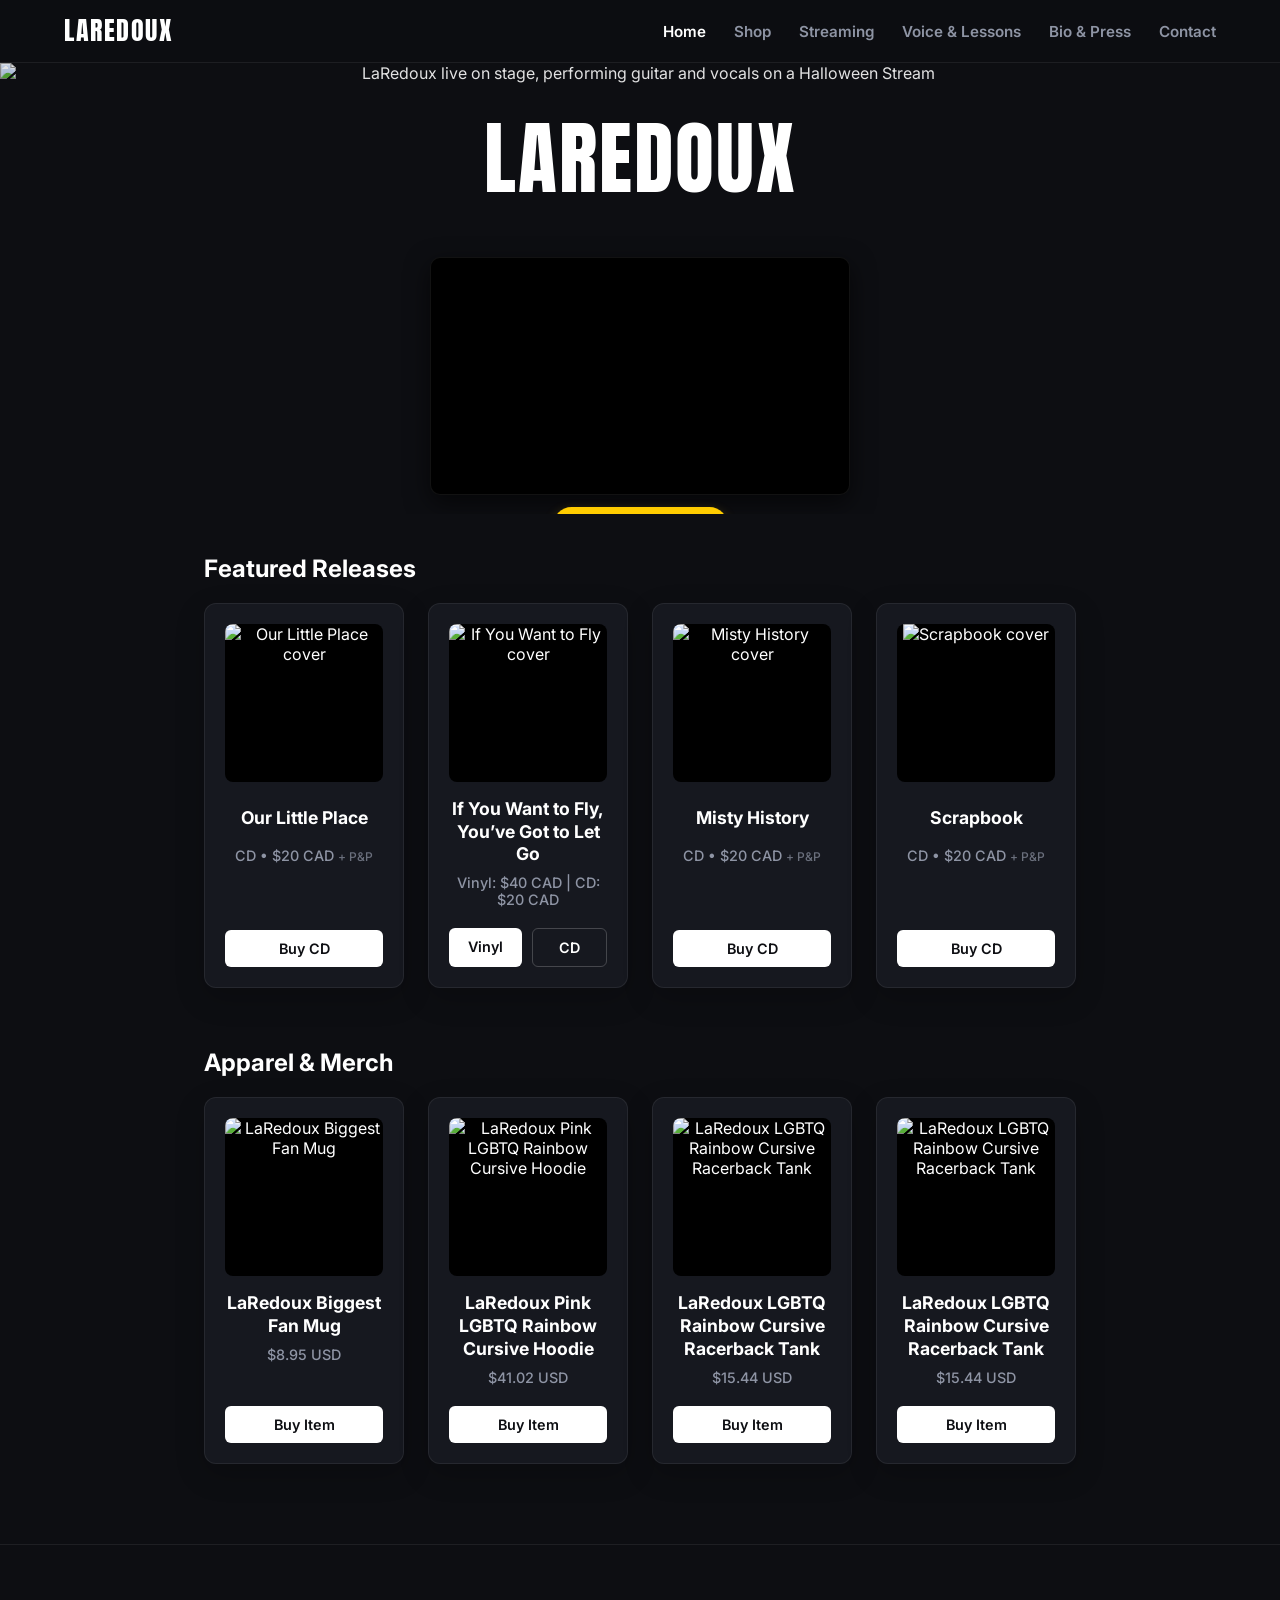
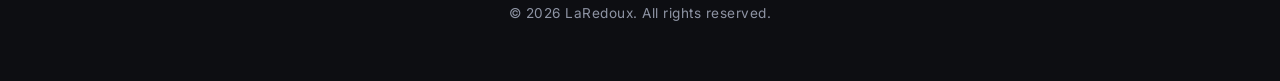
==== index.html @ be8d5398 "Update index.html" ====
<!DOCTYPE html> 
<html lang="en">
<head>
  <meta charset="UTF-8">
  <title>LaRedoux – Official Site | Music, Live Performances & Albums</title>
  <meta name="description" content="Official website of LaRedoux. Discover original albums, live performances, and an inclusive global music community.">
  <meta name="viewport" content="width=device-width, initial-scale=1.0">
  
  <!-- Canonical Link -->
  <link rel="canonical" href="https://laredoux.ca/">

  <!-- Favicon Link -->
  <link rel="icon" type="image/png" href="assets/images/laredoux-flavicon-elephant-ballerina.png">

  <link rel="stylesheet" href="styles.css?v=2">
  <link rel="preconnect" href="https://fonts.googleapis.com">
  <link rel="preconnect" href="https://fonts.gstatic.com" crossorigin>
  <link href="https://fonts.googleapis.com/css2?family=Anton&family=Inter:wght@400;600;700&display=swap" rel="stylesheet">

  <!-- Open Graph / Discord / Facebook Link Previews -->
  <meta property="og:type" content="website">
  <meta property="og:url" content="https://laredoux.ca/">
  <meta property="og:title" content="LaRedoux – Official Site | Music, Live Performances & Albums">
  <meta property="og:description" content="Official website of LaRedoux. Discover original albums, live performances, and an inclusive global music community.">
  <meta property="og:image" content="https://laredoux.ca/assets/images/laredoux-halloween-stream-2025.webp">

  <!-- Twitter/X Previews -->
  <meta name="twitter:card" content="summary_large_image">
  <meta name="twitter:title" content="LaRedoux – Official Site">
  <meta name="twitter:description" content="Official website of LaRedoux. Discover original albums, live performances, and an inclusive global music community.">
  <meta name="twitter:image" content="https://laredoux.ca/assets/images/laredoux-halloween-stream-2025.webp">

  <!-- Schema Markup for Search & AI Engines -->
  <script type="application/ld+json">
  {
    "@context": "https://schema.org",
    "@type": "Person",
    "name": "Camille Bowie",
    "alternateName": "LaRedoux",
    "url": "https://laredoux.ca",
    "sameAs": [
      "https://www.youtube.com/@LaRedoux",
      "https://www.twitch.tv/laredoux",
      "https://www.facebook.com/LaRedoux/",
      "https://www.instagram.com/imlaredoux/",
      "https://www.tiktok.com/@laredoux"
    ],
    "jobTitle": "Musician, Singer-Songwriter, Producer, Vocal Coach & Audio Engineer",
    "description": "Multi-instrumentalist, music teacher, and sound engineer specializing in live performance, vocal coaching, and audio engineering."
  }
  </script>
</head>
<body>
  
  <nav class="navbar">
    <div class="nav-container">
      <a href="index.html" class="nav-brand">
        <img src="assets/images/laredoux-logo-pride-trans-lgbtq-lgbtqia-july-2026-camille-bowie-crop.png" alt="LaRedoux" class="brand-logo-img" onerror="this.style.display='none'; if(this.nextElementSibling) this.nextElementSibling.style.display='inline-block';">
        <span class="logo-text-fallback-nav" style="display: none;">LaRedoux</span>
      </a>
      <ul class="nav-links">
        <li><a href="index.html" class="active">Home</a></li>
        <li><a href="shop.html">Shop</a></li>
        <li><a href="streaming.html">Streaming</a></li>
        <li><a href="lessons.html">Voice & Lessons</a></li>
        <li><a href="bio-press.html">Bio & Press</a></li>
        <li><a href="contact.html">Contact</a></li>
      </ul>
    </div>
  </nav>

  <header class="hero">
    <img 
      src="./assets/images/laredoux-halloween-stream-2025.webp" 
      alt="LaRedoux live on stage, performing guitar and vocals on a Halloween Stream"
      class="hero-img">
    <div class="overlay">
      
      <div class="hero-brand-container" style="position: relative; top: 15px;">
        <img src="assets/images/laredoux-logo-pride-trans-lgbtq-lgbtqia-july-2026-camille-bowie-crop.png" alt="LaRedoux" class="hero-logo-img" onerror="this.style.display='none'; if(this.nextElementSibling) this.nextElementSibling.style.display='block';">
        <span class="logo-text-fallback-hero" style="display: none;">LaRedoux</span>
      </div>
      
      <div class="hero-video-wrapper" style="position: relative; top: 50px; z-index: 10;">
        <div class="video-container">
          <iframe 
            src="https://www.youtube.com/embed/W0g7ugs6YEI" 
            title="Radiohead Live request Creep by LaRedoux" 
            frameborder="0" 
            allow="accelerometer; autoplay; clipboard-write; encrypted-media; gyroscope; picture-in-picture; web-share" 
            allowfullscreen>
          </iframe>
        </div>
        <a href="https://www.youtube.com/@LaRedoux" target="_blank" rel="noopener noreferrer" class="btn-hero" style="position: relative; z-index: 20;">
          Watch on YouTube
        </a>
      </div>
    </div>
  </header>

  <section class="main-content">
    <h2>Featured Releases</h2>
    <div class="album-grid">
      <div class="album-card">
        <div class="image-wrapper">
          <img src="./assets/images/laredoux-redvers-and-melissa-our-little-place-cd-album-live-performance-guitar-singer-youtube.jpg" alt="Our Little Place cover">
        </div>
        <h3>Our Little Place</h3>
        <p class="price">CD • $20 CAD <span class="pp">+ P&P</span></p>
        <div class="button-group">
          <a href="https://www.paypal.com/ncp/payment/HVZWKZQWVUPK2" target="_blank" rel="noopener noreferrer" class="btn-purchase">Buy CD</a>
        </div>
      </div>

      <div class="album-card">
        <div class="image-wrapper">
          <img src="./assets/images/laredoux-redvers-bailey-if-you-want-to-fly-youve-got-to-let-go-cd-album-live-performance-guitar-singer-youtube.jpg" alt="If You Want to Fly cover">
        </div>
        <h3>If You Want to Fly, You’ve Got to Let Go</h3>
        <p class="price">Vinyl: $40 CAD | CD: $20 CAD</p>
        <div class="button-group dual-buttons">
          <a href="https://www.paypal.com/ncp/payment/MHYQNJP6B5T4N" target="_blank" rel="noopener noreferrer" class="btn-purchase">Vinyl</a>
          <a href="https://www.paypal.com/ncp/payment/MHYQNJP6B5T4N" target="_blank" rel="noopener noreferrer" class="btn-purchase secondary">CD</a>
        </div>
      </div>

      <div class="album-card">
        <div class="image-wrapper">
          <img src="./assets/images/laredoux-redvers-bailey-misty-history-cd-album-live-performance-guitar-singer-youtube.png" alt="Misty History cover">
        </div>
        <h3>Misty History</h3>
        <p class="price">CD • $20 CAD <span class="pp">+ P&P</span></p>
        <div class="button-group">
          <a href="https://www.paypal.com/ncp/payment/S6MAA4NLYXMRG" target="_blank" rel="noopener noreferrer" class="btn-purchase">Buy CD</a>
        </div>
      </div>

      <div class="album-card">
        <div class="image-wrapper">
          <img src="./assets/images/laredoux-redvers-bailey-scrapbook-cd-album-live-performance-guitar-singer-youtube.webp" alt="Scrapbook cover">
        </div>
        <h3>Scrapbook</h3>
        <p class="price">CD • $20 CAD <span class="pp">+ P&P</span></p>
        <div class="button-group">
          <a href="https://www.paypal.com/ncp/payment/2F8E5BN2WHEBW" target="_blank" rel="noopener noreferrer" class="btn-purchase">Buy CD</a>
        </div>
      </div>
    </div>

    <!-- Fourthwall Merch Auto-Populated Grid -->
    <h2 style="margin-top: 60px;">Apparel & Merch</h2>
    <div class="album-grid" id="merch-grid">
      <!-- Dynamically populated via JavaScript -->
    </div>
  </section>

  <footer>
    <p>© <span id="year"></span> LaRedoux. All rights reserved.</p>
  </footer>

  <script>
    document.getElementById("year").textContent = new Date().getFullYear();

    async function loadFourthwallMerch() {
      const merchGrid = document.getElementById('merch-grid');
      if (!merchGrid) return;

      try {
        // Fetch JSON with cache-busting timestamp
        const response = await fetch('./assets/data/fourthwall-products.json?t=' + new Date().getTime());
        if (!response.ok) return;

        const data = await response.json();
        const rawProducts = data.results || data.products || (Array.isArray(data) ? data : []);

        // Filter out physical CD/Vinyl music items so only apparel items render in this section
        const apparelProducts = rawProducts.filter(item => {
          const name = (item.name || '').toLowerCase();
          return !name.includes('cd') && !name.includes('vinyl') && !name.includes('album');
        });

        if (apparelProducts.length === 0) return;

        merchGrid.innerHTML = '';

        apparelProducts.forEach(product => {
          const card = document.createElement('div');
          card.className = 'album-card';

          const title = product.name || product.title || 'Official Merch';

          let imageUrl = 'assets/images/laredoux-flavicon-elephant-ballerina.png';
          if (product.images && product.images.length > 0) {
            imageUrl = product.images[0].url || product.images[0].transformedUrl || imageUrl;
          }

          let priceText = 'Official Merch';
          if (product.variants && product.variants.length > 0) {
            const v = product.variants[0];
            if (v.unitPrice && v.unitPrice.value) {
              priceText = `$${v.unitPrice.value} ${v.unitPrice.currency || 'USD'}`;
            }
          } else if (product.unitPrice && product.unitPrice.value) {
            priceText = `$${product.unitPrice.value} ${product.unitPrice.currency || 'USD'}`;
          }

          const slug = product.slug || product.handle || '';
          const productUrl = slug 
            ? `https://laredoux-shop.fourthwall.com/products/${slug}`
            : 'https://laredoux-shop.fourthwall.com/';

          card.innerHTML = `
            <div class="image-wrapper">
              <img src="${imageUrl}" alt="${title}">
            </div>
            <h3>${title}</h3>
            <p class="price">${priceText}</p>
            <div class="button-group">
              <a href="${productUrl}" target="_blank" rel="noopener noreferrer" class="btn-purchase">Buy Item</a>
            </div>
          `;
          merchGrid.appendChild(card);
        });
      } catch (err) {
        console.error('Merch auto-sync rendering error:', err);
      }
    }

    document.addEventListener('DOMContentLoaded', loadFourthwallMerch);
  </script>
</body>
</html>
---- styles.css ----
/* ==========================================================================

   GLOBAL VARIABLES & RESET

   ========================================================================== */

:root {

  --bg-main: #0d0e12;

  --bg-card: #16181f;

  --text-main: #ffffff;

  --text-muted: #8e94a4;

  --accent-gold: #ffcc00;

  --accent-hover: #e5b800;

  --nav-blur-bg: rgba(13, 14, 18, 0.8);

  --border-color: rgba(255, 255, 255, 0.07);

}



html {

  scroll-behavior: smooth;

  box-sizing: border-box;

}



*, *:before, *:after {

  box-sizing: inherit;

}



body { 

  margin: 0; 

  font-family: 'Inter', -apple-system, BlinkMacSystemFont, sans-serif; 

  background-color: var(--bg-main); 

  color: var(--text-main); 

  -webkit-font-smoothing: antialiased;

}



/* ==========================================================================

   NAVIGATION BAR (Premium Glassmorphism)

   ========================================================================== */

.navbar {

  width: 100%;

  background-color: var(--nav-blur-bg);

  backdrop-filter: blur(12px);

  -webkit-backdrop-filter: blur(12px);

  position: sticky;

  top: 0;

  z-index: 1000;

  border-bottom: 1px solid var(--border-color);

}



.nav-container {

  max-width: 1200px;

  margin: 0 auto;

  padding: 18px 24px;

  display: flex;

  justify-content: space-between;

  align-items: center;

}



.nav-brand {

  text-decoration: none;

  display: flex;

  align-items: center;

  transition: opacity 0.3s ease;

  height: 1.6rem; /* Enforces absolute alignment tracking */

}



.nav-brand:hover {

  opacity: 0.85;

}



/* Equalized to 1.6rem text tracking scale */

.brand-logo-img {

  height: 1.6rem;

  width: auto;

  display: block;

}



.logo-text-fallback-nav {

  font-family: 'Anton', sans-serif;

  font-size: 1.6rem;

  color: var(--text-main);

  letter-spacing: 1.5px;

  text-transform: uppercase;

  line-height: 1;

}



.nav-links {

  list-style: none;

  display: flex;

  gap: 28px;

  margin: 0;

  padding: 0;

}



.nav-links li a {

  font-weight: 600;

  font-size: 0.95rem;

  color: var(--text-muted); 

  text-decoration: none;

  transition: color 0.2s ease, transform 0.2s ease;

  display: inline-block;

}



.nav-links li a:hover,

.nav-links li a.active {

  color: var(--text-main);

}



/* ==========================================================================

   HERO SECTION

   ========================================================================== */

.hero { 

  position: relative; 

  text-align: center; 

  overflow: hidden;

  height: auto; 

}



.hero-img { 

  width: 100%; 

  height: 100%; 

  position: absolute;

  top: 0;

  left: 0;

  object-fit: cover;

  display: block; 

}



.hero .overlay {

  position: relative; 

  z-index: 2;

  background: linear-gradient(

    to bottom, 

    rgba(13, 14, 18, 0.1) 0%, 

    rgba(13, 14, 18, 0.5) 50%, 

    var(--bg-main) 100%

  ); 

  display: flex; 

  flex-direction: column;

  align-items: center; 

  justify-content: center;

  padding: 40px 20px 20px 20px;

}



.hero-brand-container {

  margin-bottom: 24px;

  height: 5rem; /* Rigid dimension tracking block whether image is loaded or hidden */

  display: flex;

  align-items: center;

  justify-content: center;

}



/* Equalized to 5rem hero text size matrix */

.hero-logo-img {

  height: 5rem;

  width: auto;

  display: block;

  max-width: 100%;

}



.logo-text-fallback-hero {

  font-family: 'Anton', sans-serif;

  font-size: 5rem;

  color: var(--text-main);

  text-transform: uppercase;

  letter-spacing: 2px;

  line-height: 1;

}



.hero-video-wrapper {

  width: 100%;

  max-width: 420px; 

  display: flex;

  flex-direction: column;

  align-items: center;

  gap: 12px;

}



.video-container {

  position: relative;

  width: 100%;

  padding-bottom: 56.25%; /* 16:9 Aspect Ratio */

  height: 0; 

  overflow: hidden;

  border-radius: 10px;

  box-shadow: 0 8px 24px rgba(0,0,0,0.6);

  border: 1px solid var(--border-color);

  background-color: #000;

}



.video-container iframe {

  position: absolute;

  top: 0;

  left: 0;

  width: 100%;

  height: 100%;

}



.btn-hero { 

  display: inline-block; 

  padding: 10px 20px; 

  background-color: var(--accent-gold); 

  color: #000000; 

  text-decoration: none; 

  border-radius: 30px; 

  font-weight: 700; 

  font-size: 0.88rem;

  letter-spacing: 0.5px;

  box-shadow: 0 4px 12px rgba(255, 204, 0, 0.25);

  transition: background-color 0.2s ease, transform 0.2s ease, box-shadow 0.2s ease;

}



.btn-hero:hover {

  background-color: var(--accent-hover);

  transform: translateY(-2px);

  box-shadow: 0 6px 16px rgba(255, 204, 0, 0.35);

}



/* ==========================================================================

   MAIN CONTENT & ALBUMS GRID (Tucked Upward)

   ========================================================================== */

.main-content { 

  padding: 20px 24px 40px 24px;

  max-width: 920px; 

  margin: 0 auto; 

  position: relative; 

  z-index: 2;

}



.album-grid { 

  display: grid; 

  grid-template-columns: repeat(auto-fit, minmax(185px, 1fr)); 

  gap: 24px; 

}



.album-card { 

  background-color: var(--bg-card); 

  border-radius: 12px; 

  padding: 20px; 

  border: 1px solid var(--border-color);

  box-shadow: 0 10px 30px rgba(0,0,0,0.2);

  text-align: center;

  transition: transform 0.3s cubic-bezier(0.16, 1, 0.3, 1), box-shadow 0.3s ease;

  display: flex;

  flex-direction: column;

}



.album-card:hover {

  transform: translateY(-6px);

  box-shadow: 0 15px 35px rgba(0,0,0,0.4);

  border-color: rgba(255, 255, 255, 0.15);

}



.image-wrapper {

  width: 100%;

  aspect-ratio: 1 / 1;

  border-radius: 8px;

  overflow: hidden;

  margin-bottom: 16px;

  background-color: #000;

}



.album-card img { 

  width: 100%; 

  height: 100%;

  object-fit: cover;

  transition: transform 0.5s ease;

}



.album-card:hover img {

  transform: scale(1.04);

}



.album-card h3 { 

  margin: 0 0 8px 0; 

  font-size: 1.1rem;

  font-weight: 700;

  line-height: 1.3;

  color: var(--text-main);

  min-height: 2.6rem; 

  display: flex;

  align-items: center;

  justify-content: center;

}



.price { 

  margin: 0 0 20px 0; 

  font-size: 0.9rem;

  color: var(--text-muted);

  font-weight: 500;

}



.price .pp {

  font-size: 0.75rem;

  opacity: 0.7;

}



/* ==========================================================================

   BUTTONS

   ========================================================================== */

.button-group { margin-top: auto; }

.btn-purchase {

  display: block;

  width: 100%;

  padding: 10px 16px; 

  background-color: var(--text-main); 

  color: var(--bg-main); 

  text-decoration: none;

  border-radius: 6px; 

  font-weight: 600;

  font-size: 0.9rem;

  transition: background-color 0.2s ease, transform 0.1s ease;

  text-align: center;

}

.btn-purchase:hover { background-color: var(--accent-gold); }

.dual-buttons { display: flex; gap: 10px; }

.btn-purchase.secondary {

  background-color: transparent;

  color: var(--text-main);

  border: 1px solid rgba(255,255,255,0.2);

}

.btn-purchase.secondary:hover {

  background-color: rgba(255,255,255,0.08);

  border-color: var(--text-main);

}



/* ==========================================================================

   FOOTER

   ========================================================================== */

footer {

  text-align: center;

  padding: 60px 20px;

  border-top: 1px solid var(--border-color);

  margin-top: 40px;

}

footer p {

  margin: 0;

  font-size: 0.85rem;

  color: var(--text-muted);

  letter-spacing: 0.5px;

}



/* ==========================================================================

   RESPONSIVE DESIGN

   ========================================================================== */

@media (max-width: 768px) {

  .nav-container { flex-direction: column; gap: 16px; padding: 14px; }

  .nav-links { flex-wrap: wrap; justify-content: center; gap: 12px 18px; }

  .hero-video-wrapper { max-width: 100%; }

  .main-content { padding: 10px 16px; }

}





/* ==========================================================================

   ANIMATED FILM GRAIN OVERLAY

   ========================================================================== */

.film-grain {

  position: fixed;

  top: -50%;

  left: -50%;

  right: -50%;

  bottom: -50%;

  width: 200%;

  height: 200%;

  background: transparent;

  filter: url(#grainy-noise);

  z-index: 9999;

  pointer-events: none; 

  animation: grain-animation 0.15s steps(4) infinite;

}



@keyframes grain-animation {

  0% { transform: translate(0, 0); }

  10% { transform: translate(-1%, -1%); }

  20% { transform: translate(-2%, 1%); }

  30% { transform: translate(1%, -2%); }

  40% { transform: translate(-1%, 3%); }

  50% { transform: translate(-2%, 1%); }

  60% { transform: translate(1%, 3%); }

  70% { transform: translate(2%, 1%); } 

  80% { transform: translate(-2%, 1%); }

  90% { transform: translate(1%, 3%); }

  100% { transform: translate(0, 0); }

}
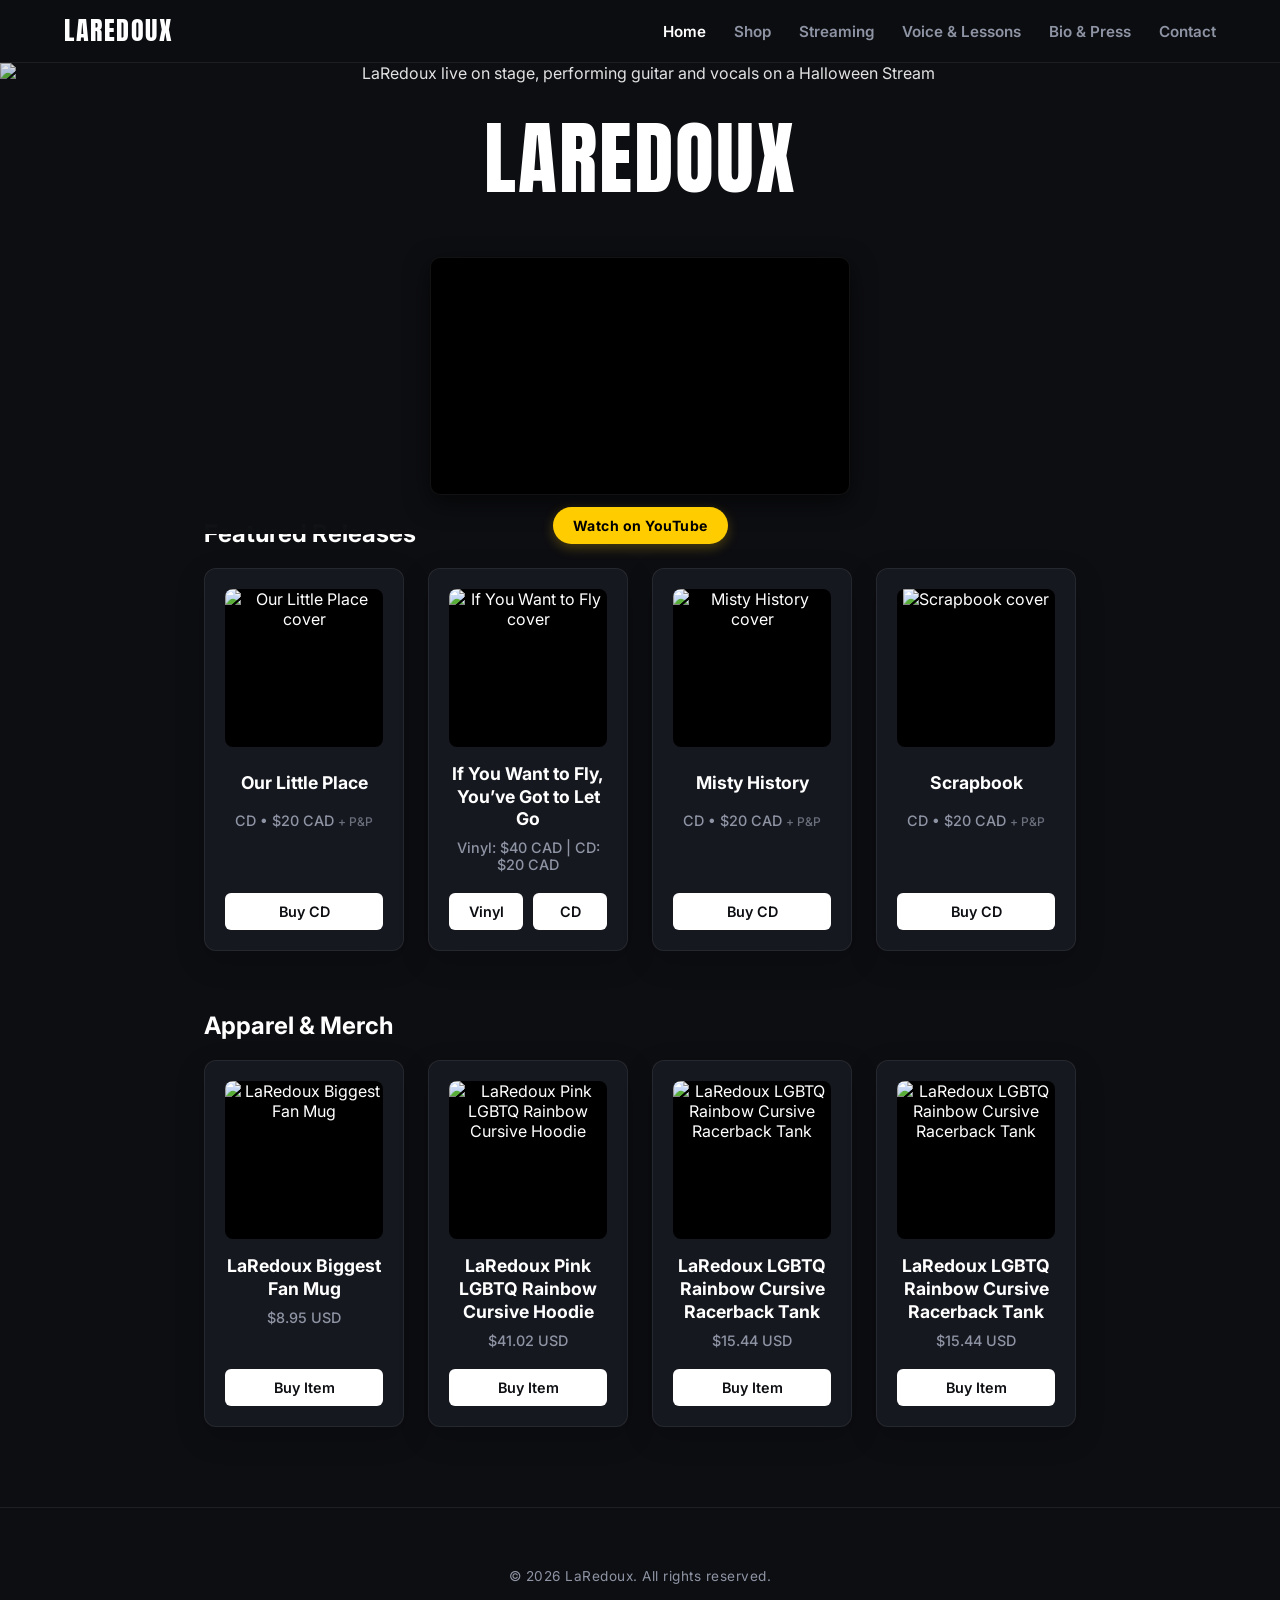
==== commit 7b888992: "Update index.html" ====
--- a/index.html
+++ b/index.html
@@ -69,7 +69,7 @@
     </div>
   </nav>
 
-  <header class="hero">
+  <header class="hero" style="position: relative; z-index: 10; margin-bottom: 0;">
     <img 
       src="./assets/images/laredoux-halloween-stream-2025.webp" 
       alt="LaRedoux live on stage, performing guitar and vocals on a Halloween Stream"
@@ -81,7 +81,7 @@
         <span class="logo-text-fallback-hero" style="display: none;">LaRedoux</span>
       </div>
       
-      <div class="hero-video-wrapper" style="position: relative; top: 50px; z-index: 10;">
+      <div class="hero-video-wrapper" style="position: relative; top: 50px; z-index: 20;">
         <div class="video-container">
           <iframe 
             src="https://www.youtube.com/embed/W0g7ugs6YEI" 
@@ -91,15 +91,15 @@
             allowfullscreen>
           </iframe>
         </div>
-        <a href="https://www.youtube.com/@LaRedoux" target="_blank" rel="noopener noreferrer" class="btn-hero" style="position: relative; z-index: 20;">
+        <a href="https://www.youtube.com/@LaRedoux" target="_blank" rel="noopener noreferrer" class="btn-hero" style="position: relative; z-index: 30; display: inline-block;">
           Watch on YouTube
         </a>
       </div>
     </div>
   </header>
 
-  <section class="main-content">
-    <h2>Featured Releases</h2>
+  <section class="main-content" style="position: relative; z-index: 1; margin-top: -15px; padding-top: 0;">
+    <h2 style="margin-top: 0;">Featured Releases</h2>
     <div class="album-grid">
       <div class="album-card">
         <div class="image-wrapper">
@@ -120,7 +120,7 @@
         <p class="price">Vinyl: $40 CAD | CD: $20 CAD</p>
         <div class="button-group dual-buttons">
           <a href="https://www.paypal.com/ncp/payment/MHYQNJP6B5T4N" target="_blank" rel="noopener noreferrer" class="btn-purchase">Vinyl</a>
-          <a href="https://www.paypal.com/ncp/payment/MHYQNJP6B5T4N" target="_blank" rel="noopener noreferrer" class="btn-purchase secondary">CD</a>
+          <a href="https://www.paypal.com/ncp/payment/MHYQNJP6B5T4N" target="_blank" rel="noopener noreferrer" class="btn-purchase">CD</a>
         </div>
       </div>
 
--- a/styles.css
+++ b/styles.css
@@ -1,760 +1,380 @@
 /* ==========================================================================
-
    GLOBAL VARIABLES & RESET
-
-   ========================================================================== */
-
+   ========================================================================== */
 :root {
-
   --bg-main: #0d0e12;
-
   --bg-card: #16181f;
-
   --text-main: #ffffff;
-
   --text-muted: #8e94a4;
-
   --accent-gold: #ffcc00;
-
   --accent-hover: #e5b800;
-
   --nav-blur-bg: rgba(13, 14, 18, 0.8);
-
   --border-color: rgba(255, 255, 255, 0.07);
-
-}
-
-
+}
 
 html {
-
   scroll-behavior: smooth;
-
   box-sizing: border-box;
-
-}
-
-
+}
 
 *, *:before, *:after {
-
   box-sizing: inherit;
-
-}
-
-
+}
 
 body { 
-
   margin: 0; 
-
   font-family: 'Inter', -apple-system, BlinkMacSystemFont, sans-serif; 
-
   background-color: var(--bg-main); 
-
   color: var(--text-main); 
-
   -webkit-font-smoothing: antialiased;
-
-}
-
-
-
-/* ==========================================================================
-
+}
+
+/* ==========================================================================
    NAVIGATION BAR (Premium Glassmorphism)
-
-   ========================================================================== */
-
+   ========================================================================== */
 .navbar {
-
-  width: 100%;
-
+  width: 100%;
   background-color: var(--nav-blur-bg);
-
   backdrop-filter: blur(12px);
-
   -webkit-backdrop-filter: blur(12px);
-
   position: sticky;
-
   top: 0;
-
   z-index: 1000;
-
   border-bottom: 1px solid var(--border-color);
-
-}
-
-
+}
 
 .nav-container {
-
   max-width: 1200px;
-
   margin: 0 auto;
-
   padding: 18px 24px;
-
-  display: flex;
-
+  display: flex;
   justify-content: space-between;
-
-  align-items: center;
-
-}
-
-
+  align-items: center;
+}
 
 .nav-brand {
-
   text-decoration: none;
-
-  display: flex;
-
-  align-items: center;
-
+  display: flex;
+  align-items: center;
   transition: opacity 0.3s ease;
-
-  height: 1.6rem; /* Enforces absolute alignment tracking */
-
-}
-
-
+  height: 1.6rem;
+}
 
 .nav-brand:hover {
-
   opacity: 0.85;
-
-}
-
-
-
-/* Equalized to 1.6rem text tracking scale */
+}
 
 .brand-logo-img {
-
   height: 1.6rem;
-
   width: auto;
-
   display: block;
-
-}
-
-
+}
 
 .logo-text-fallback-nav {
-
   font-family: 'Anton', sans-serif;
-
   font-size: 1.6rem;
-
-  color: var(--text-main);
-
+  color: var(--text-main);
   letter-spacing: 1.5px;
-
   text-transform: uppercase;
-
   line-height: 1;
-
-}
-
-
+}
 
 .nav-links {
-
   list-style: none;
-
-  display: flex;
-
+  display: flex;
   gap: 28px;
-
   margin: 0;
-
   padding: 0;
-
-}
-
-
+}
 
 .nav-links li a {
-
   font-weight: 600;
-
   font-size: 0.95rem;
-
   color: var(--text-muted); 
-
   text-decoration: none;
-
   transition: color 0.2s ease, transform 0.2s ease;
-
   display: inline-block;
-
-}
-
-
+}
 
 .nav-links li a:hover,
-
 .nav-links li a.active {
-
-  color: var(--text-main);
-
-}
-
-
-
-/* ==========================================================================
-
+  color: var(--text-main);
+}
+
+/* ==========================================================================
    HERO SECTION
-
-   ========================================================================== */
-
+   ========================================================================== */
 .hero { 
-
   position: relative; 
-
   text-align: center; 
-
+  overflow: visible; /* Prevents relative offsets from clipping the button */
+  height: auto; 
+  margin-bottom: 60px; /* Provides clearance for the downward shifted video & button */
+}
+
+.hero-img { 
+  width: 100%; 
+  height: 100%; 
+  position: absolute;
+  top: 0;
+  left: 0;
+  object-fit: cover;
+  display: block; 
+}
+
+.hero .overlay {
+  position: relative; 
+  z-index: 2;
+  background: linear-gradient(
+    to bottom, 
+    rgba(13, 14, 18, 0.1) 0%, 
+    rgba(13, 14, 18, 0.5) 50%, 
+    var(--bg-main) 100%
+  ); 
+  display: flex; 
+  flex-direction: column;
+  align-items: center; 
+  justify-content: center;
+  padding: 40px 20px 40px 20px;
+}
+
+.hero-brand-container {
+  margin-bottom: 24px;
+  height: 5rem;
+  display: flex;
+  align-items: center;
+  justify-content: center;
+}
+
+.hero-logo-img {
+  height: 5rem;
+  width: auto;
+  display: block;
+  max-width: 100%;
+}
+
+.logo-text-fallback-hero {
+  font-family: 'Anton', sans-serif;
+  font-size: 5rem;
+  color: var(--text-main);
+  text-transform: uppercase;
+  letter-spacing: 2px;
+  line-height: 1;
+}
+
+.hero-video-wrapper {
+  width: 100%;
+  max-width: 420px; 
+  display: flex;
+  flex-direction: column;
+  align-items: center;
+  gap: 12px;
+}
+
+.video-container {
+  position: relative;
+  width: 100%;
+  padding-bottom: 56.25%; /* 16:9 Aspect Ratio */
+  height: 0; 
   overflow: hidden;
-
-  height: auto; 
-
-}
-
-
-
-.hero-img { 
-
+  border-radius: 10px;
+  box-shadow: 0 8px 24px rgba(0,0,0,0.6);
+  border: 1px solid var(--border-color);
+  background-color: #000;
+}
+
+.video-container iframe {
+  position: absolute;
+  top: 0;
+  left: 0;
+  width: 100%;
+  height: 100%;
+}
+
+.btn-hero { 
+  display: inline-block; 
+  padding: 10px 20px; 
+  background-color: var(--accent-gold); 
+  color: #000000; 
+  text-decoration: none; 
+  border-radius: 30px; 
+  font-weight: 700; 
+  font-size: 0.88rem;
+  letter-spacing: 0.5px;
+  box-shadow: 0 4px 12px rgba(255, 204, 0, 0.25);
+  transition: background-color 0.2s ease, transform 0.2s ease, box-shadow 0.2s ease;
+  position: relative;
+  z-index: 30;
+}
+
+.btn-hero:hover {
+  background-color: var(--accent-hover);
+  transform: translateY(-2px);
+  box-shadow: 0 6px 16px rgba(255, 204, 0, 0.35);
+}
+
+/* ==========================================================================
+   MAIN CONTENT & ALBUMS GRID
+   ========================================================================== */
+.main-content { 
+  padding: 20px 24px 40px 24px;
+  max-width: 920px; 
+  margin: 0 auto; 
+  position: relative; 
+  z-index: 1;
+}
+
+.album-grid { 
+  display: grid; 
+  grid-template-columns: repeat(auto-fit, minmax(185px, 1fr)); 
+  gap: 24px; 
+}
+
+.album-card { 
+  background-color: var(--bg-card); 
+  border-radius: 12px; 
+  padding: 20px; 
+  border: 1px solid var(--border-color);
+  box-shadow: 0 10px 30px rgba(0,0,0,0.2);
+  text-align: center;
+  transition: transform 0.3s cubic-bezier(0.16, 1, 0.3, 1), box-shadow 0.3s ease;
+  display: flex;
+  flex-direction: column;
+}
+
+.album-card:hover {
+  transform: translateY(-6px);
+  box-shadow: 0 15px 35px rgba(0,0,0,0.4);
+  border-color: rgba(255, 255, 255, 0.15);
+}
+
+.image-wrapper {
+  width: 100%;
+  aspect-ratio: 1 / 1;
+  border-radius: 8px;
+  overflow: hidden;
+  margin-bottom: 16px;
+  background-color: #000;
+}
+
+.album-card img { 
   width: 100%; 
-
-  height: 100%; 
-
-  position: absolute;
-
-  top: 0;
-
-  left: 0;
-
+  height: 100%;
   object-fit: cover;
-
-  display: block; 
-
-}
-
-
-
-.hero .overlay {
-
-  position: relative; 
-
-  z-index: 2;
-
-  background: linear-gradient(
-
-    to bottom, 
-
-    rgba(13, 14, 18, 0.1) 0%, 
-
-    rgba(13, 14, 18, 0.5) 50%, 
-
-    var(--bg-main) 100%
-
-  ); 
-
-  display: flex; 
-
-  flex-direction: column;
-
-  align-items: center; 
-
+  transition: transform 0.5s ease;
+}
+
+.album-card:hover img {
+  transform: scale(1.04);
+}
+
+.album-card h3 { 
+  margin: 0 0 8px 0; 
+  font-size: 1.1rem;
+  font-weight: 700;
+  line-height: 1.3;
+  color: var(--text-main);
+  min-height: 2.6rem; 
+  display: flex;
+  align-items: center;
   justify-content: center;
-
-  padding: 40px 20px 20px 20px;
-
-}
-
-
-
-.hero-brand-container {
-
-  margin-bottom: 24px;
-
-  height: 5rem; /* Rigid dimension tracking block whether image is loaded or hidden */
-
-  display: flex;
-
-  align-items: center;
-
-  justify-content: center;
-
-}
-
-
-
-/* Equalized to 5rem hero text size matrix */
-
-.hero-logo-img {
-
-  height: 5rem;
-
-  width: auto;
-
+}
+
+.price { 
+  margin: 0 0 20px 0; 
+  font-size: 0.9rem;
+  color: var(--text-muted);
+  font-weight: 500;
+}
+
+.price .pp {
+  font-size: 0.75rem;
+  opacity: 0.7;
+}
+
+/* ==========================================================================
+   BUTTONS
+   ========================================================================== */
+.button-group { margin-top: auto; }
+.btn-purchase {
   display: block;
-
-  max-width: 100%;
-
-}
-
-
-
-.logo-text-fallback-hero {
-
-  font-family: 'Anton', sans-serif;
-
-  font-size: 5rem;
-
-  color: var(--text-main);
-
-  text-transform: uppercase;
-
-  letter-spacing: 2px;
-
-  line-height: 1;
-
-}
-
-
-
-.hero-video-wrapper {
-
-  width: 100%;
-
-  max-width: 420px; 
-
-  display: flex;
-
-  flex-direction: column;
-
-  align-items: center;
-
-  gap: 12px;
-
-}
-
-
-
-.video-container {
-
-  position: relative;
-
-  width: 100%;
-
-  padding-bottom: 56.25%; /* 16:9 Aspect Ratio */
-
-  height: 0; 
-
-  overflow: hidden;
-
-  border-radius: 10px;
-
-  box-shadow: 0 8px 24px rgba(0,0,0,0.6);
-
-  border: 1px solid var(--border-color);
-
-  background-color: #000;
-
-}
-
-
-
-.video-container iframe {
-
-  position: absolute;
-
-  top: 0;
-
-  left: 0;
-
-  width: 100%;
-
-  height: 100%;
-
-}
-
-
-
-.btn-hero { 
-
-  display: inline-block; 
-
-  padding: 10px 20px; 
-
-  background-color: var(--accent-gold); 
-
-  color: #000000; 
-
-  text-decoration: none; 
-
-  border-radius: 30px; 
-
-  font-weight: 700; 
-
-  font-size: 0.88rem;
-
+  width: 100%;
+  padding: 10px 16px; 
+  background-color: var(--text-main); 
+  color: var(--bg-main); 
+  text-decoration: none;
+  border-radius: 6px; 
+  font-weight: 600;
+  font-size: 0.9rem;
+  transition: background-color 0.2s ease, transform 0.1s ease;
+  text-align: center;
+}
+.btn-purchase:hover { background-color: var(--accent-gold); }
+.dual-buttons { display: flex; gap: 10px; }
+.btn-purchase.secondary {
+  background-color: transparent;
+  color: var(--text-main);
+  border: 1px solid rgba(255,255,255,0.2);
+}
+.btn-purchase.secondary:hover {
+  background-color: rgba(255,255,255,0.08);
+  border-color: var(--text-main);
+}
+
+/* ==========================================================================
+   FOOTER
+   ========================================================================== */
+footer {
+  text-align: center;
+  padding: 60px 20px;
+  border-top: 1px solid var(--border-color);
+  margin-top: 40px;
+}
+footer p {
+  margin: 0;
+  font-size: 0.85rem;
+  color: var(--text-muted);
   letter-spacing: 0.5px;
-
-  box-shadow: 0 4px 12px rgba(255, 204, 0, 0.25);
-
-  transition: background-color 0.2s ease, transform 0.2s ease, box-shadow 0.2s ease;
-
-}
-
-
-
-.btn-hero:hover {
-
-  background-color: var(--accent-hover);
-
-  transform: translateY(-2px);
-
-  box-shadow: 0 6px 16px rgba(255, 204, 0, 0.35);
-
-}
-
-
-
-/* ==========================================================================
-
-   MAIN CONTENT & ALBUMS GRID (Tucked Upward)
-
-   ========================================================================== */
-
-.main-content { 
-
-  padding: 20px 24px 40px 24px;
-
-  max-width: 920px; 
-
-  margin: 0 auto; 
-
-  position: relative; 
-
-  z-index: 2;
-
-}
-
-
-
-.album-grid { 
-
-  display: grid; 
-
-  grid-template-columns: repeat(auto-fit, minmax(185px, 1fr)); 
-
-  gap: 24px; 
-
-}
-
-
-
-.album-card { 
-
-  background-color: var(--bg-card); 
-
-  border-radius: 12px; 
-
-  padding: 20px; 
-
-  border: 1px solid var(--border-color);
-
-  box-shadow: 0 10px 30px rgba(0,0,0,0.2);
-
-  text-align: center;
-
-  transition: transform 0.3s cubic-bezier(0.16, 1, 0.3, 1), box-shadow 0.3s ease;
-
-  display: flex;
-
-  flex-direction: column;
-
-}
-
-
-
-.album-card:hover {
-
-  transform: translateY(-6px);
-
-  box-shadow: 0 15px 35px rgba(0,0,0,0.4);
-
-  border-color: rgba(255, 255, 255, 0.15);
-
-}
-
-
-
-.image-wrapper {
-
-  width: 100%;
-
-  aspect-ratio: 1 / 1;
-
-  border-radius: 8px;
-
-  overflow: hidden;
-
-  margin-bottom: 16px;
-
-  background-color: #000;
-
-}
-
-
-
-.album-card img { 
-
-  width: 100%; 
-
-  height: 100%;
-
-  object-fit: cover;
-
-  transition: transform 0.5s ease;
-
-}
-
-
-
-.album-card:hover img {
-
-  transform: scale(1.04);
-
-}
-
-
-
-.album-card h3 { 
-
-  margin: 0 0 8px 0; 
-
-  font-size: 1.1rem;
-
-  font-weight: 700;
-
-  line-height: 1.3;
-
-  color: var(--text-main);
-
-  min-height: 2.6rem; 
-
-  display: flex;
-
-  align-items: center;
-
-  justify-content: center;
-
-}
-
-
-
-.price { 
-
-  margin: 0 0 20px 0; 
-
-  font-size: 0.9rem;
-
-  color: var(--text-muted);
-
-  font-weight: 500;
-
-}
-
-
-
-.price .pp {
-
-  font-size: 0.75rem;
-
-  opacity: 0.7;
-
-}
-
-
-
-/* ==========================================================================
-
-   BUTTONS
-
-   ========================================================================== */
-
-.button-group { margin-top: auto; }
-
-.btn-purchase {
-
-  display: block;
-
-  width: 100%;
-
-  padding: 10px 16px; 
-
-  background-color: var(--text-main); 
-
-  color: var(--bg-main); 
-
-  text-decoration: none;
-
-  border-radius: 6px; 
-
-  font-weight: 600;
-
-  font-size: 0.9rem;
-
-  transition: background-color 0.2s ease, transform 0.1s ease;
-
-  text-align: center;
-
-}
-
-.btn-purchase:hover { background-color: var(--accent-gold); }
-
-.dual-buttons { display: flex; gap: 10px; }
-
-.btn-purchase.secondary {
-
-  background-color: transparent;
-
-  color: var(--text-main);
-
-  border: 1px solid rgba(255,255,255,0.2);
-
-}
-
-.btn-purchase.secondary:hover {
-
-  background-color: rgba(255,255,255,0.08);
-
-  border-color: var(--text-main);
-
-}
-
-
-
-/* ==========================================================================
-
-   FOOTER
-
-   ========================================================================== */
-
-footer {
-
-  text-align: center;
-
-  padding: 60px 20px;
-
-  border-top: 1px solid var(--border-color);
-
-  margin-top: 40px;
-
-}
-
-footer p {
-
-  margin: 0;
-
-  font-size: 0.85rem;
-
-  color: var(--text-muted);
-
-  letter-spacing: 0.5px;
-
-}
-
-
-
-/* ==========================================================================
-
+}
+
+/* ==========================================================================
    RESPONSIVE DESIGN
-
-   ========================================================================== */
-
+   ========================================================================== */
 @media (max-width: 768px) {
-
   .nav-container { flex-direction: column; gap: 16px; padding: 14px; }
-
   .nav-links { flex-wrap: wrap; justify-content: center; gap: 12px 18px; }
-
   .hero-video-wrapper { max-width: 100%; }
-
   .main-content { padding: 10px 16px; }
-
-}
-
-
-
-
-
-/* ==========================================================================
-
+}
+
+/* ==========================================================================
    ANIMATED FILM GRAIN OVERLAY
-
-   ========================================================================== */
-
+   ========================================================================== */
 .film-grain {
-
   position: fixed;
-
   top: -50%;
-
   left: -50%;
-
   right: -50%;
-
   bottom: -50%;
-
   width: 200%;
-
   height: 200%;
-
   background: transparent;
-
   filter: url(#grainy-noise);
-
   z-index: 9999;
-
   pointer-events: none; 
-
   animation: grain-animation 0.15s steps(4) infinite;
-
-}
-
-
+}
 
 @keyframes grain-animation {
-
   0% { transform: translate(0, 0); }
-
   10% { transform: translate(-1%, -1%); }
-
   20% { transform: translate(-2%, 1%); }
-
   30% { transform: translate(1%, -2%); }
-
   40% { transform: translate(-1%, 3%); }
-
   50% { transform: translate(-2%, 1%); }
-
   60% { transform: translate(1%, 3%); }
-
   70% { transform: translate(2%, 1%); } 
-
   80% { transform: translate(-2%, 1%); }
-
   90% { transform: translate(1%, 3%); }
-
   100% { transform: translate(0, 0); }
-
-} 
-
+}
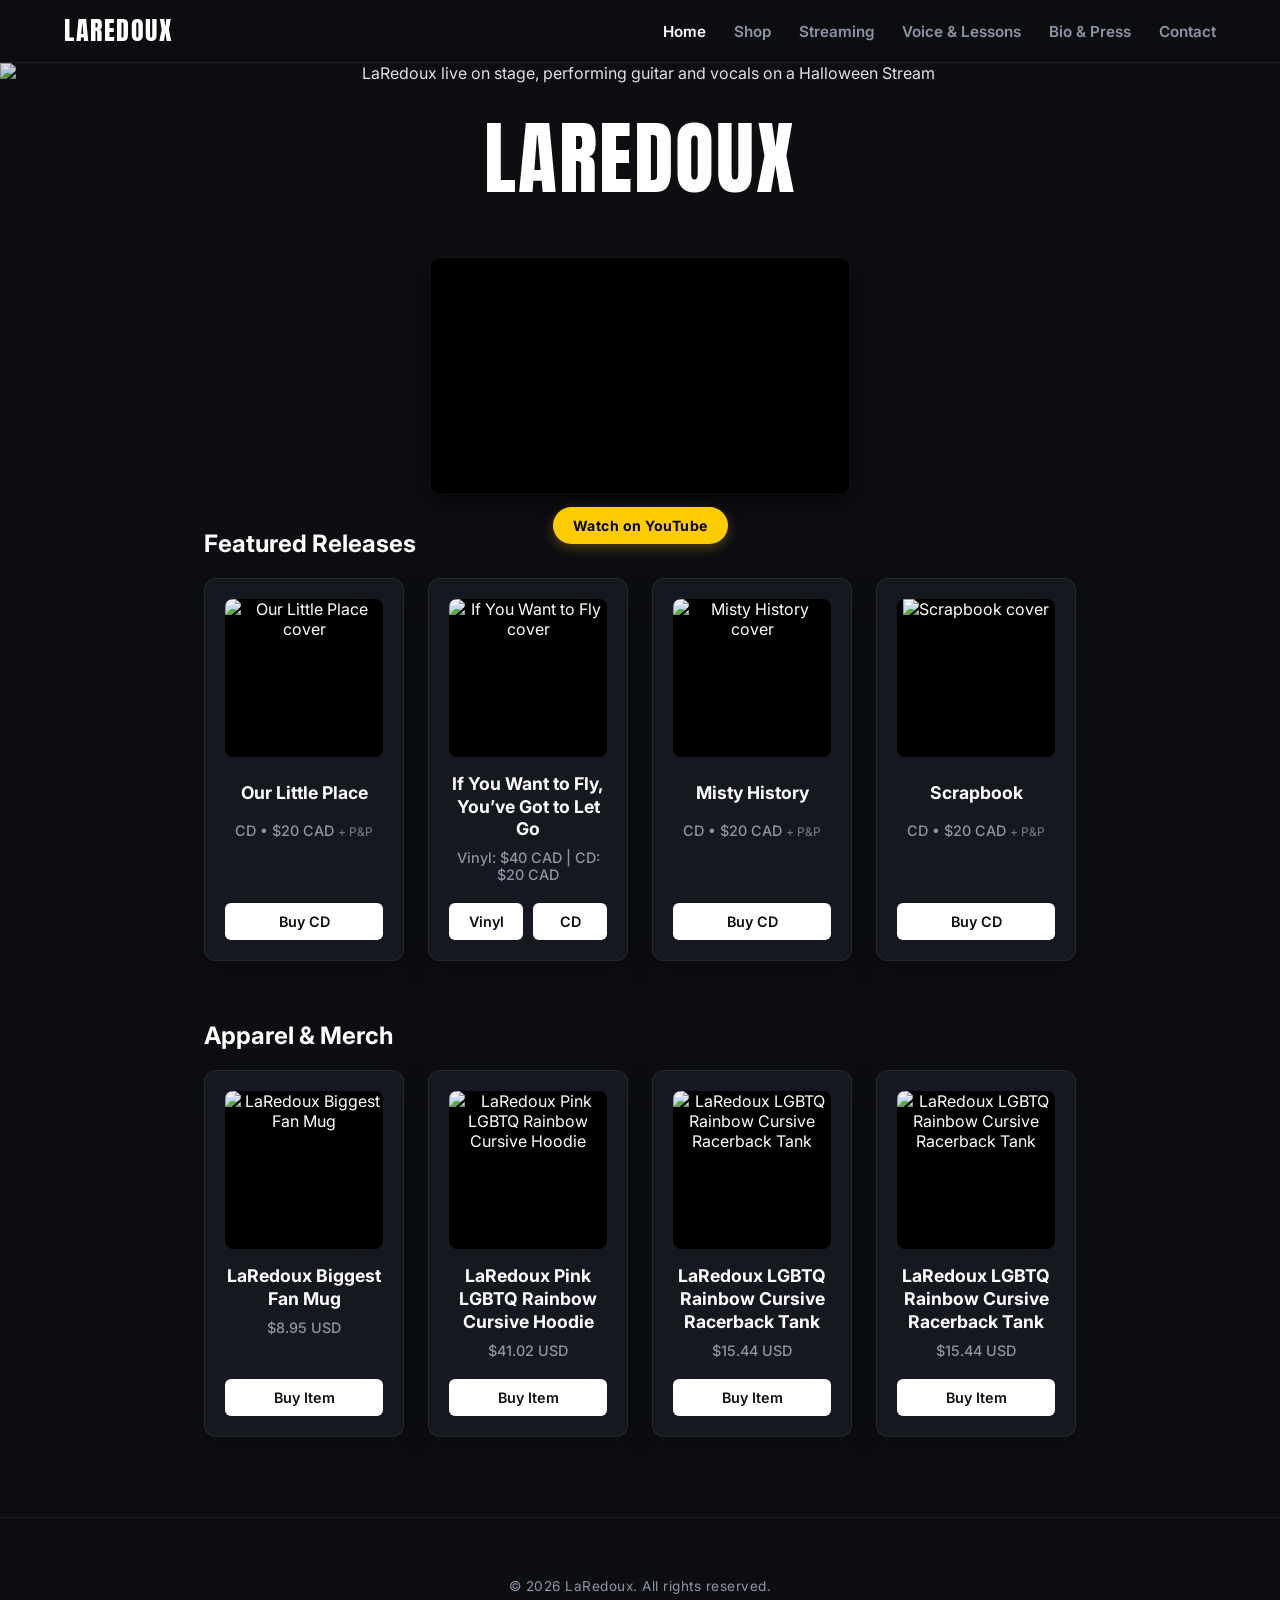
==== commit 0a03affd: "Update index.html" ====
--- a/index.html
+++ b/index.html
@@ -98,7 +98,7 @@
     </div>
   </header>
 
-  <section class="main-content" style="position: relative; z-index: 1; margin-top: -15px; padding-top: 0;">
+  <section class="main-content" style="position: relative; z-index: 1; margin-top: -5px; padding-top: 0;">
     <h2 style="margin-top: 0;">Featured Releases</h2>
     <div class="album-grid">
       <div class="album-card">
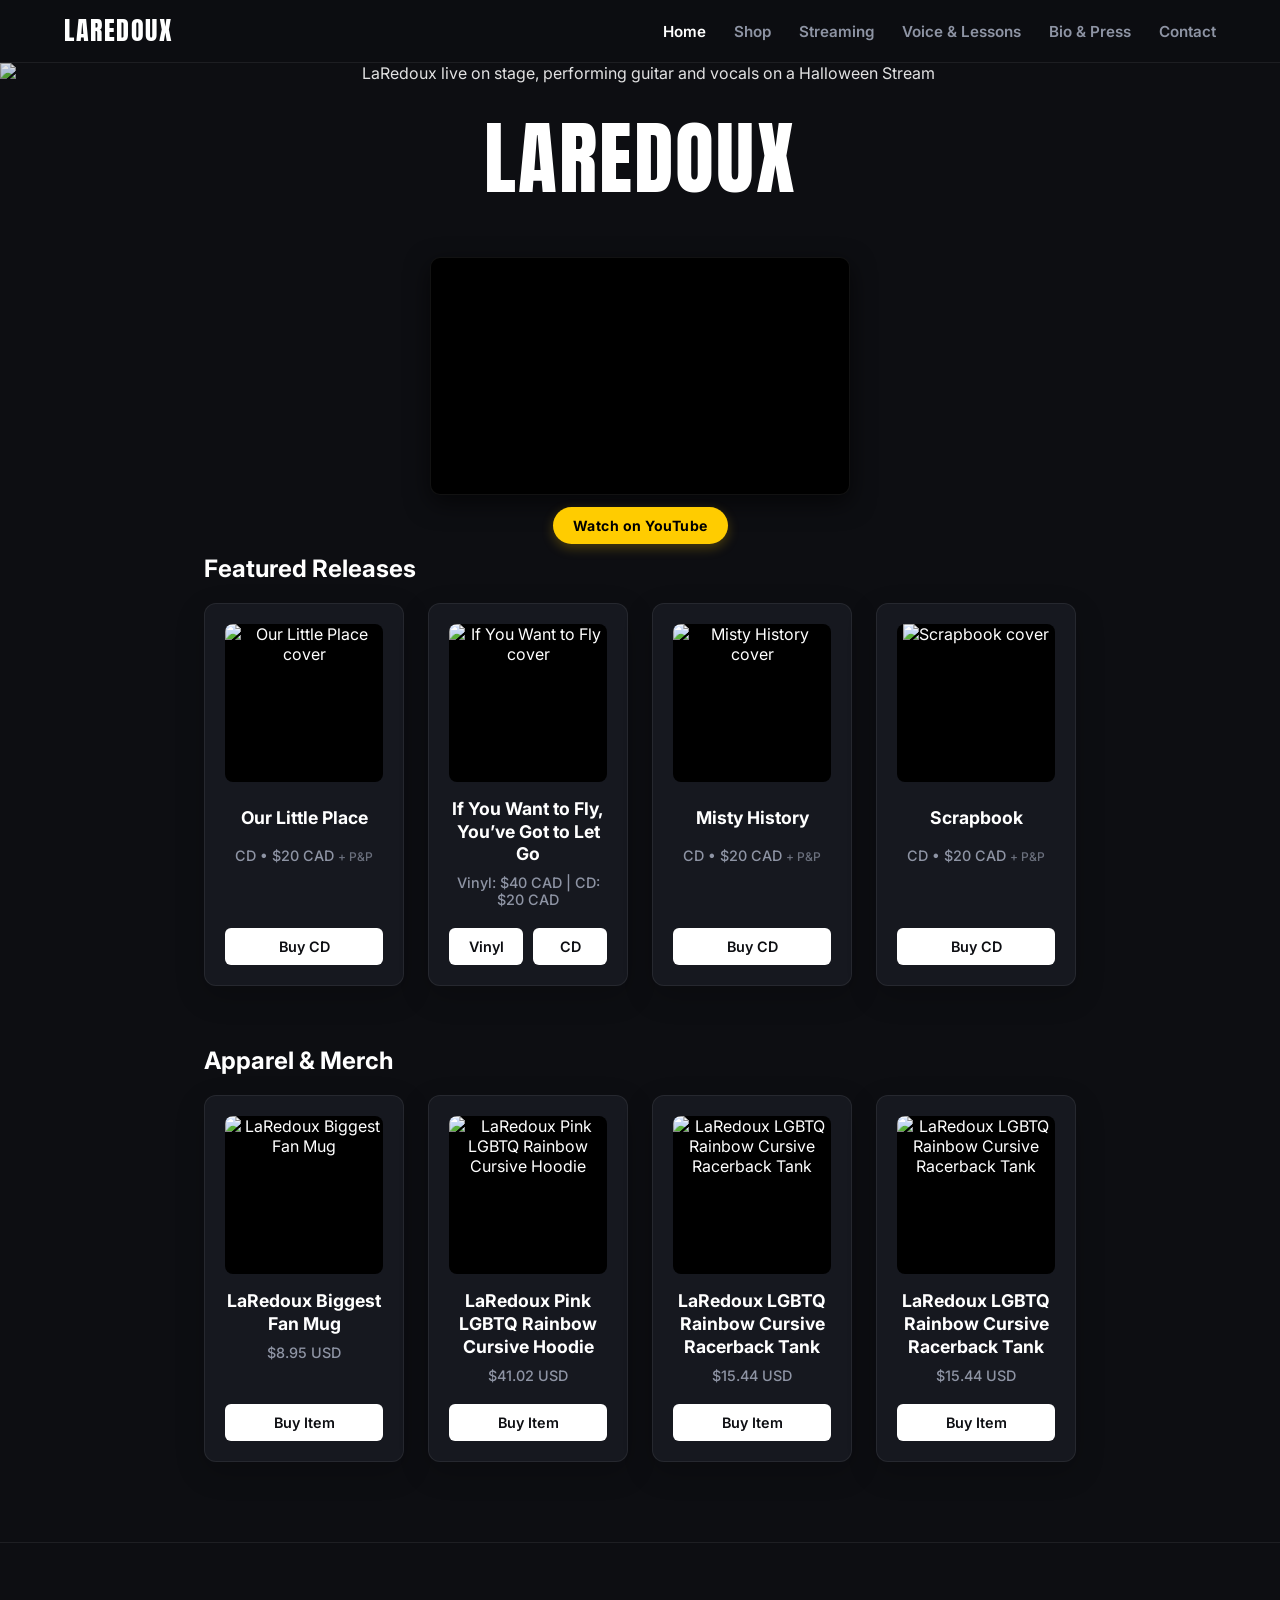
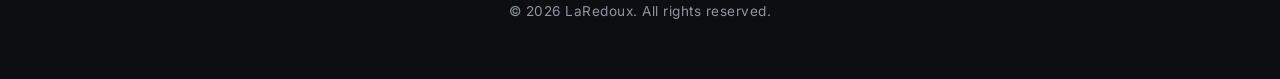
==== commit aa9b748d: "Update index.html" ====
--- a/index.html
+++ b/index.html
@@ -69,7 +69,7 @@
     </div>
   </nav>
 
-  <header class="hero" style="position: relative; z-index: 10; margin-bottom: 0;">
+  <header class="hero">
     <img 
       src="./assets/images/laredoux-halloween-stream-2025.webp" 
       alt="LaRedoux live on stage, performing guitar and vocals on a Halloween Stream"
@@ -98,8 +98,8 @@
     </div>
   </header>
 
-  <section class="main-content" style="position: relative; z-index: 1; margin-top: -5px; padding-top: 0;">
-    <h2 style="margin-top: 0;">Featured Releases</h2>
+  <section class="main-content">
+    <h2>Featured Releases</h2>
     <div class="album-grid">
       <div class="album-card">
         <div class="image-wrapper">
--- a/styles.css
+++ b/styles.css
@@ -107,9 +107,8 @@
 .hero { 
   position: relative; 
   text-align: center; 
-  overflow: visible; /* Prevents relative offsets from clipping the button */
+  overflow: visible; 
   height: auto; 
-  margin-bottom: 60px; /* Provides clearance for the downward shifted video & button */
 }
 
 .hero-img { 
@@ -135,7 +134,7 @@
   flex-direction: column;
   align-items: center; 
   justify-content: center;
-  padding: 40px 20px 40px 20px;
+  padding: 40px 20px 20px 20px;
 }
 
 .hero-brand-container {
@@ -347,6 +346,13 @@
   .main-content { padding: 10px 16px; }
 }
 
+/* Spacing correction for Square (1:1) to Portrait aspect ratios */
+@media (max-aspect-ratio: 1/1), (max-width: 768px) {
+  .main-content {
+    margin-top: 50px !important;
+  }
+}
+
 /* ==========================================================================
    ANIMATED FILM GRAIN OVERLAY
    ========================================================================== */
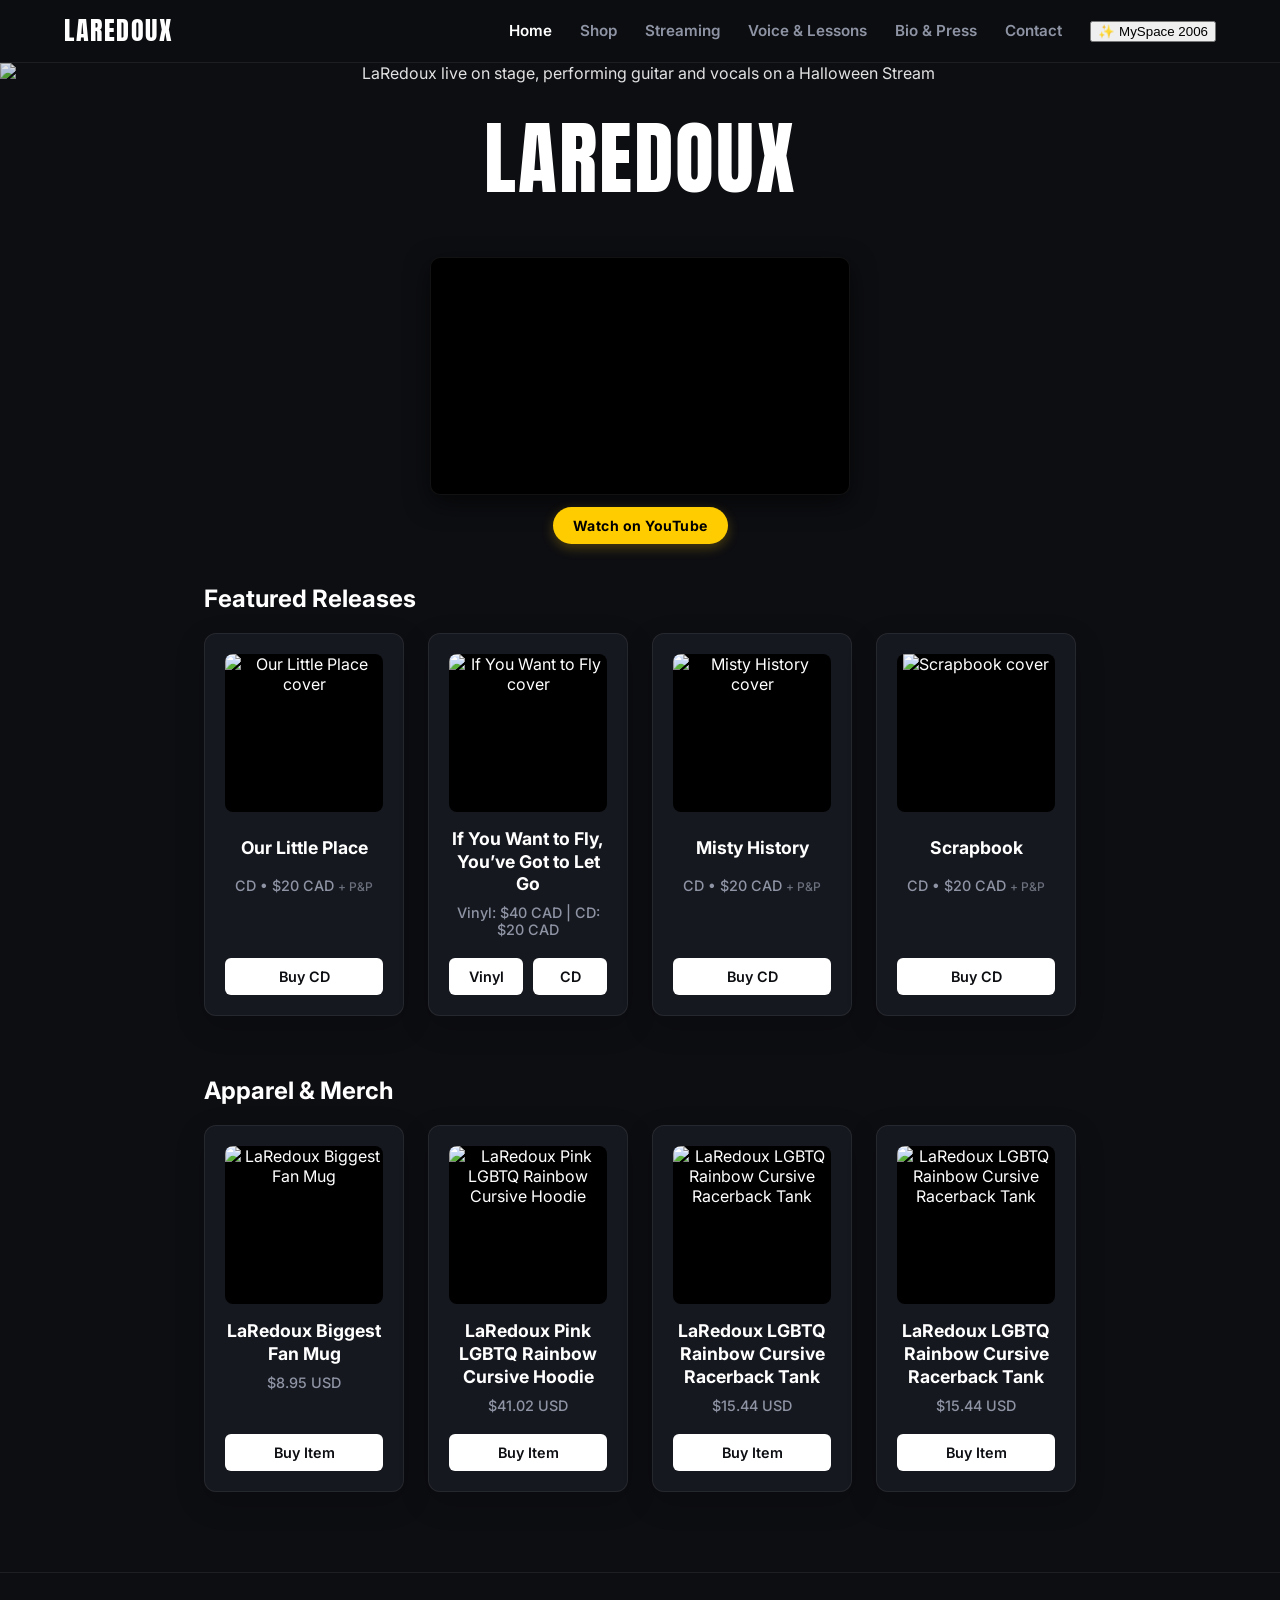
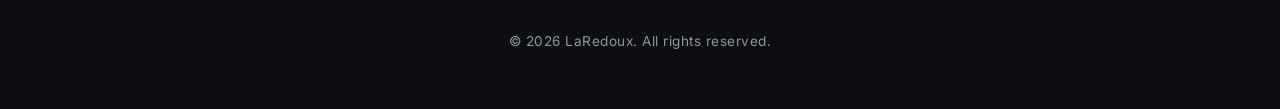
==== commit c4cb1d72: "Update index.html" ====
--- a/index.html
+++ b/index.html
@@ -12,7 +12,7 @@
   <!-- Favicon Link -->
   <link rel="icon" type="image/png" href="assets/images/laredoux-flavicon-elephant-ballerina.png">
 
-  <link rel="stylesheet" href="styles.css?v=2">
+  <link rel="stylesheet" href="styles.css?v=3">
   <link rel="preconnect" href="https://fonts.googleapis.com">
   <link rel="preconnect" href="https://fonts.gstatic.com" crossorigin>
   <link href="https://fonts.googleapis.com/css2?family=Anton&family=Inter:wght@400;600;700&display=swap" rel="stylesheet">
@@ -65,6 +65,7 @@
         <li><a href="lessons.html">Voice & Lessons</a></li>
         <li><a href="bio-press.html">Bio & Press</a></li>
         <li><a href="contact.html">Contact</a></li>
+        <li><button id="myspace-btn" onclick="toggleMySpaceMode()" class="btn-myspace-toggle">✨ MySpace 2006</button></li>
       </ul>
     </div>
   </nav>
@@ -160,6 +161,25 @@
 
   <script>
     document.getElementById("year").textContent = new Date().getFullYear();
+
+    function toggleMySpaceMode() {
+      const body = document.body;
+      const btn = document.getElementById('myspace-btn');
+      body.classList.toggle('myspace-theme');
+      
+      if (body.classList.contains('myspace-theme')) {
+        btn.textContent = '❌ Modern Mode';
+        localStorage.setItem('myspace_theme', 'enabled');
+      } else {
+        btn.textContent = '✨ MySpace 2006';
+        localStorage.setItem('myspace_theme', 'disabled');
+      }
+    }
+
+    if (localStorage.getItem('myspace_theme') === 'enabled') {
+      document.body.classList.add('myspace-theme');
+      document.getElementById('myspace-btn').textContent = '❌ Modern Mode';
+    }
 
     async function loadFourthwallMerch() {
       const merchGrid = document.getElementById('merch-grid');
--- a/styles.css
+++ b/styles.css
@@ -218,7 +218,7 @@
 .main-content { 
   padding: 20px 24px 40px 24px;
   max-width: 920px; 
-  margin: 0 auto; 
+  margin: 30px auto 0 auto; /* Default landscape top spacing */
   position: relative; 
   z-index: 1;
 }
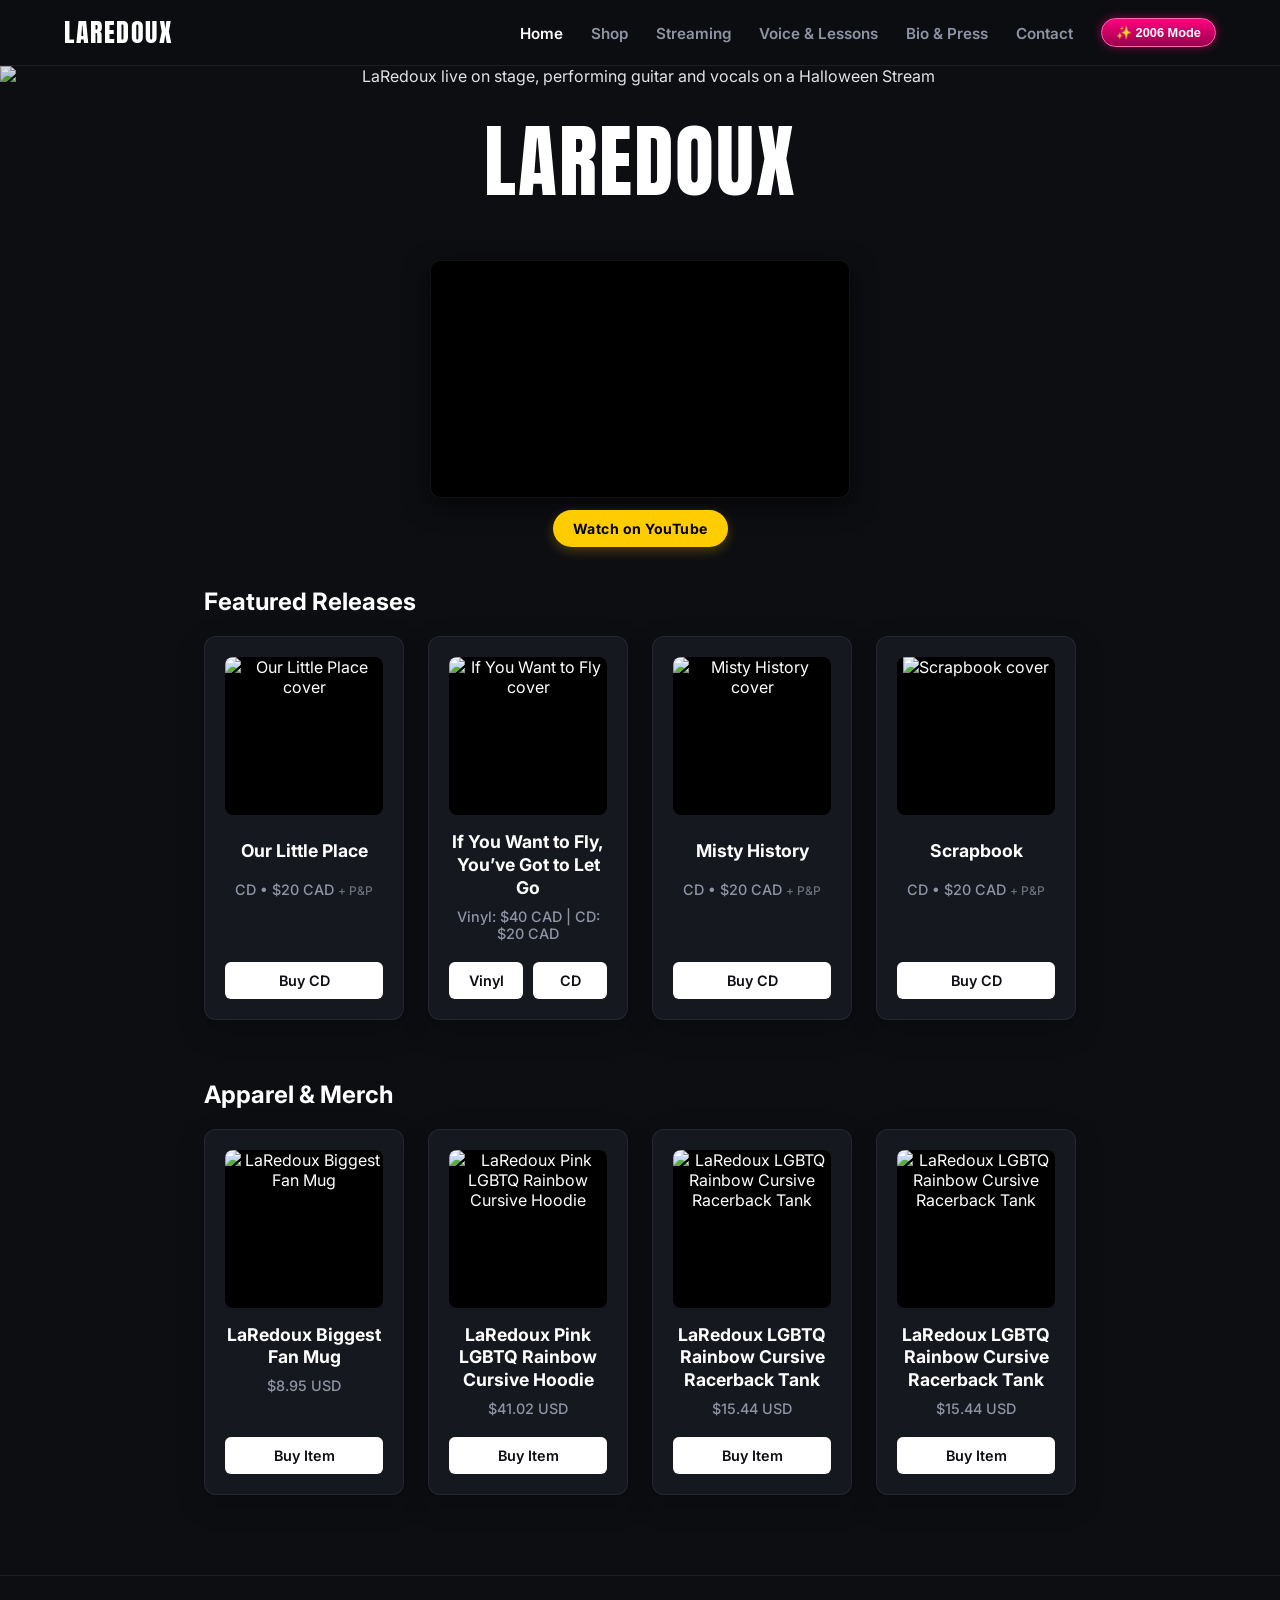
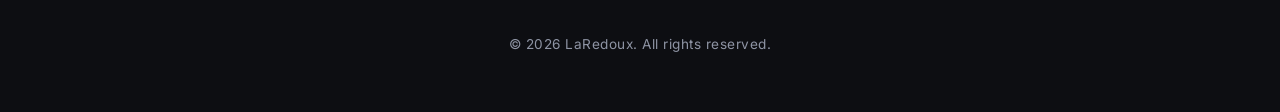
==== commit aa17b0e1: "Update index.html" ====
--- a/index.html
+++ b/index.html
@@ -65,7 +65,7 @@
         <li><a href="lessons.html">Voice & Lessons</a></li>
         <li><a href="bio-press.html">Bio & Press</a></li>
         <li><a href="contact.html">Contact</a></li>
-        <li><button id="myspace-btn" onclick="toggleMySpaceMode()" class="btn-myspace-toggle">✨ MySpace 2006</button></li>
+        <li><button id="myspace-btn" onclick="toggleMySpaceMode()" class="btn-myspace-toggle">✨ 2006 Mode</button></li>
       </ul>
     </div>
   </nav>
@@ -171,7 +171,7 @@
         btn.textContent = '❌ Modern Mode';
         localStorage.setItem('myspace_theme', 'enabled');
       } else {
-        btn.textContent = '✨ MySpace 2006';
+        btn.textContent = '✨ 2006 Mode';
         localStorage.setItem('myspace_theme', 'disabled');
       }
     }
--- a/styles.css
+++ b/styles.css
@@ -82,6 +82,7 @@
 .nav-links {
   list-style: none;
   display: flex;
+  align-items: center;
   gap: 28px;
   margin: 0;
   padding: 0;
@@ -99,6 +100,25 @@
 .nav-links li a:hover,
 .nav-links li a.active {
   color: var(--text-main);
+}
+
+.btn-myspace-toggle {
+  background: linear-gradient(180deg, #ff007f 0%, #99004c 100%);
+  color: #ffffff;
+  border: 1px solid #ff66b2;
+  padding: 6px 14px;
+  font-family: 'Trebuchet MS', sans-serif;
+  font-weight: 700;
+  font-size: 0.8rem;
+  border-radius: 20px;
+  cursor: pointer;
+  box-shadow: 0 0 10px rgba(255, 0, 127, 0.5);
+  transition: transform 0.2s ease, box-shadow 0.2s ease;
+}
+
+.btn-myspace-toggle:hover {
+  transform: scale(1.05);
+  box-shadow: 0 0 15px rgba(255, 0, 127, 0.8);
 }
 
 /* ==========================================================================
@@ -218,7 +238,7 @@
 .main-content { 
   padding: 20px 24px 40px 24px;
   max-width: 920px; 
-  margin: 30px auto 0 auto; /* Default landscape top spacing */
+  margin: 30px auto 0 auto; 
   position: relative; 
   z-index: 1;
 }
@@ -384,3 +404,88 @@
   90% { transform: translate(1%, 3%); }
   100% { transform: translate(0, 0); }
 }
+
+/* ==========================================================================
+   2006 MYSPACE RETRO THEME MODE
+   ========================================================================== */
+body.myspace-theme {
+  background-color: #000000 !important;
+  background-image: radial-gradient(#ff007f 1px, transparent 1px), radial-gradient(#00ffff 1px, #000000 1px) !important;
+  background-size: 40px 40px !important;
+  background-position: 0 0, 20px 20px !important;
+  font-family: 'Comic Sans MS', 'Trebuchet MS', sans-serif !important;
+  color: #00ffff !important;
+}
+
+body.myspace-theme .navbar {
+  background: #110022 !important;
+  border-bottom: 3px dashed #ff007f !important;
+  backdrop-filter: none !important;
+}
+
+body.myspace-theme .nav-links li a {
+  color: #ffff00 !important;
+  font-family: 'Comic Sans MS', cursive !important;
+  text-shadow: 1px 1px 2px #ff007f;
+}
+
+body.myspace-theme .nav-links li a:hover {
+  color: #00ffff !important;
+  text-decoration: underline;
+}
+
+body.myspace-theme .hero .overlay {
+  background: linear-gradient(to bottom, rgba(255, 0, 127, 0.2) 0%, rgba(0, 0, 0, 0.9) 100%) !important;
+}
+
+body.myspace-theme .btn-hero {
+  background: #ff007f !important;
+  color: #ffffff !important;
+  border: 2px outset #ff66b2 !important;
+  font-family: 'Comic Sans MS', cursive !important;
+  box-shadow: 0 0 15px #ff007f !important;
+  text-transform: uppercase;
+}
+
+body.myspace-theme h2 {
+  color: #ff007f !important;
+  font-family: 'Comic Sans MS', cursive !important;
+  text-shadow: 2px 2px 0px #00ffff, -2px -2px 0px #ffff00;
+  letter-spacing: 2px;
+}
+
+body.myspace-theme .album-card {
+  background-color: #0d001a !important;
+  border: 3px dotted #ff007f !important;
+  border-radius: 0px !important;
+  box-shadow: 5px 5px 0px #00ffff !important;
+}
+
+body.myspace-theme .album-card h3 {
+  color: #ffff00 !important;
+  font-family: 'Trebuchet MS', sans-serif !important;
+}
+
+body.myspace-theme .price {
+  color: #00ffff !important;
+}
+
+body.myspace-theme .btn-purchase {
+  background: linear-gradient(180deg, #00ffff 0%, #0088cc 100%) !important;
+  color: #000000 !important;
+  font-family: 'Comic Sans MS', cursive !important;
+  font-weight: bold;
+  border: 2px outset #ffffff !important;
+  border-radius: 0px !important;
+}
+
+body.myspace-theme .btn-purchase:hover {
+  background: #ff007f !important;
+  color: #ffffff !important;
+}
+
+body.myspace-theme footer {
+  border-top: 3px dashed #00ffff !important;
+  color: #ff007f !important;
+  font-family: 'Comic Sans MS', cursive !important;
+}
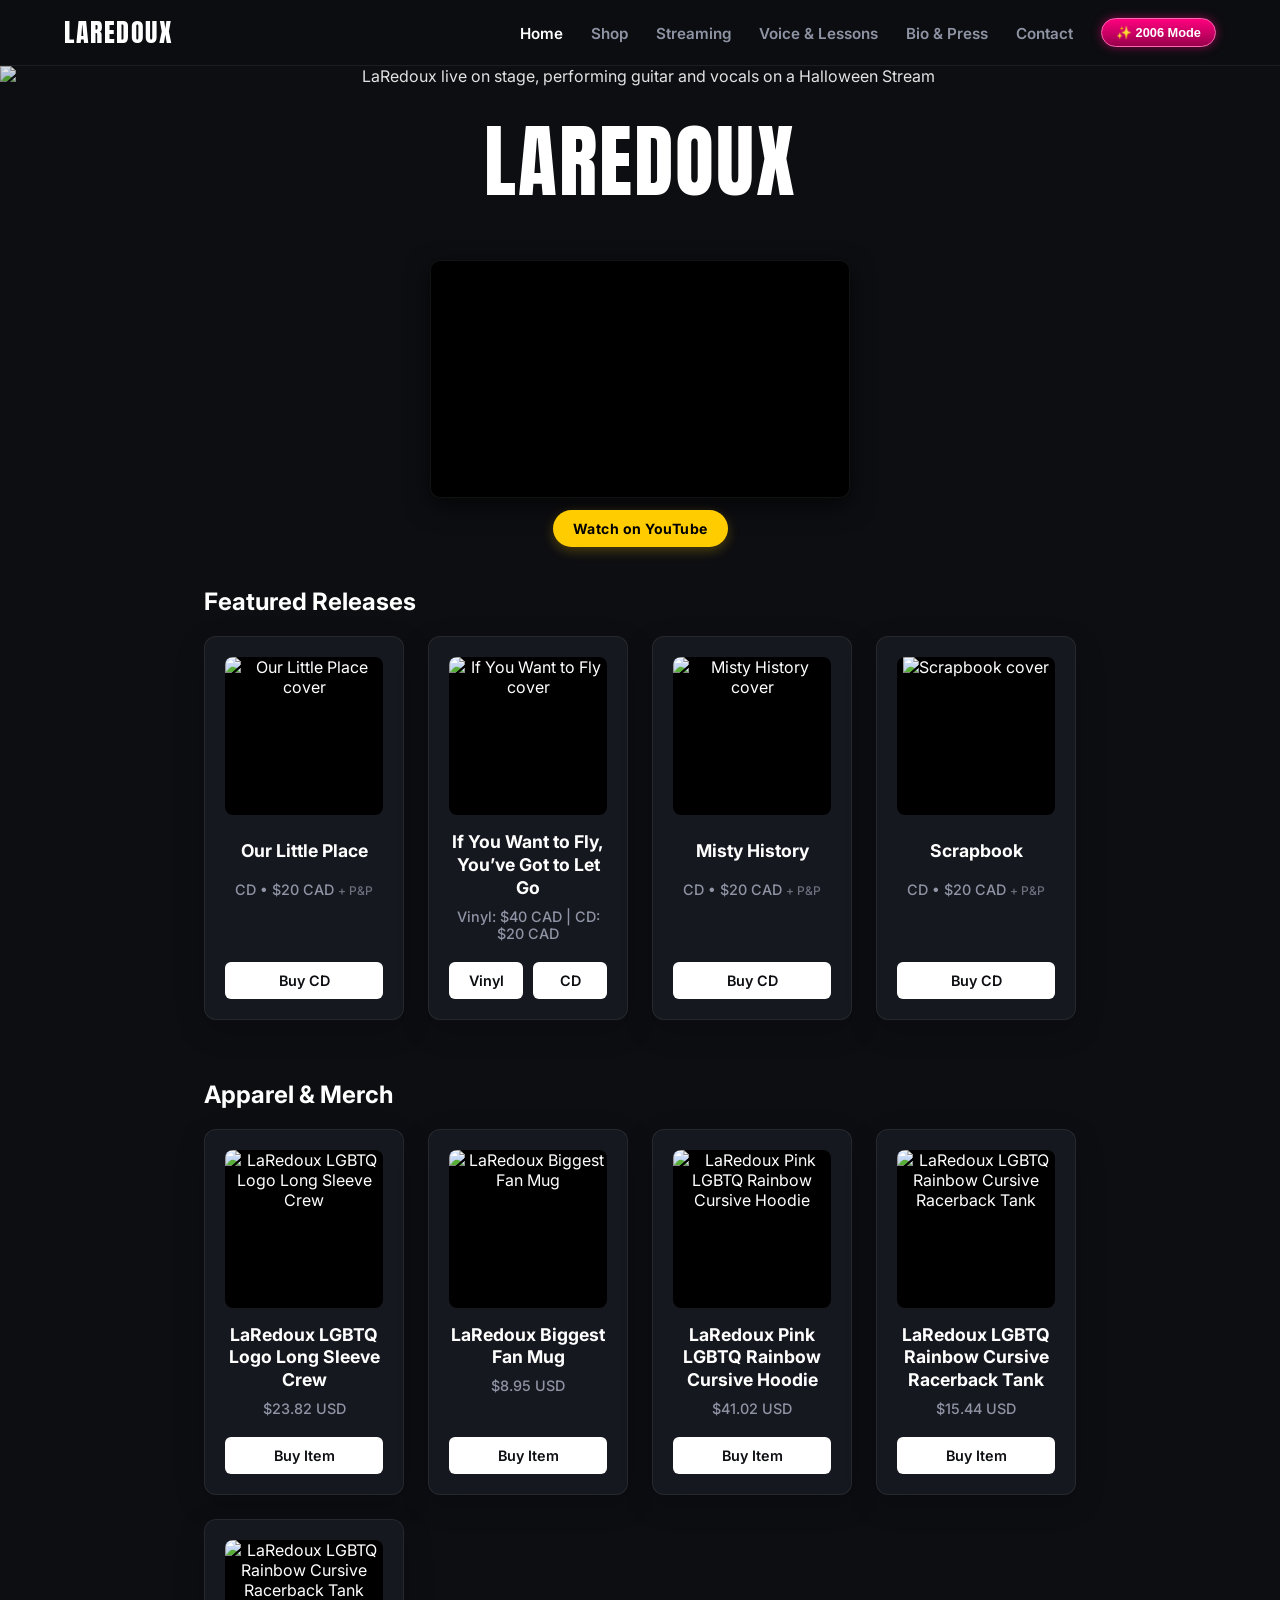
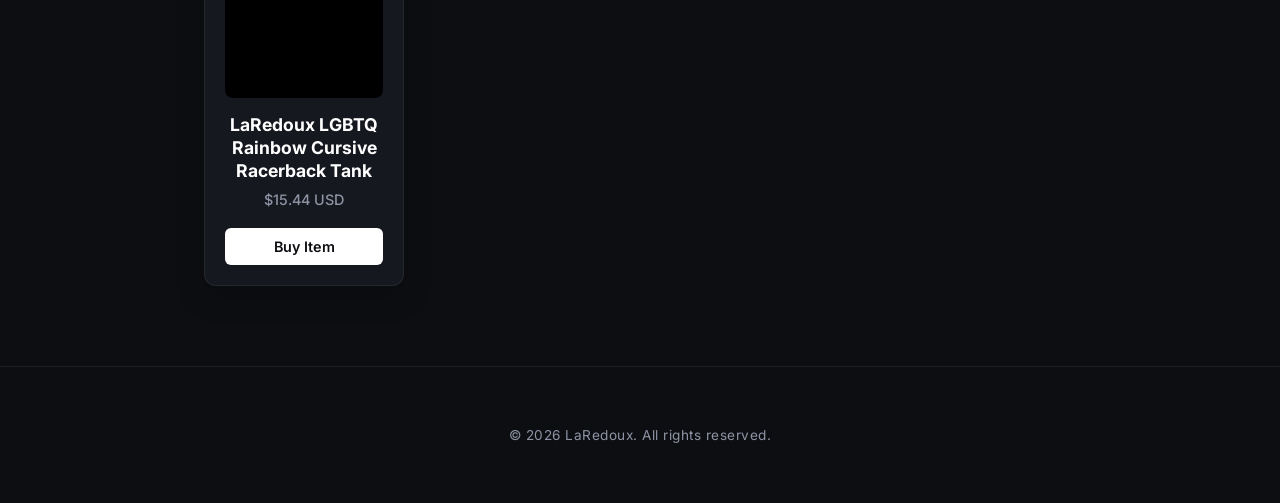
==== commit a73569f9: "Update index.html" ====
--- a/index.html
+++ b/index.html
@@ -176,7 +176,7 @@
       }
     }
 
-    if (localStorage.getItem('myspace_theme') === 'enabled') {
+    if (localStorage.getItem('myspace_theme') === 'disabled') {
       document.body.classList.add('myspace-theme');
       document.getElementById('myspace-btn').textContent = '❌ Modern Mode';
     }
